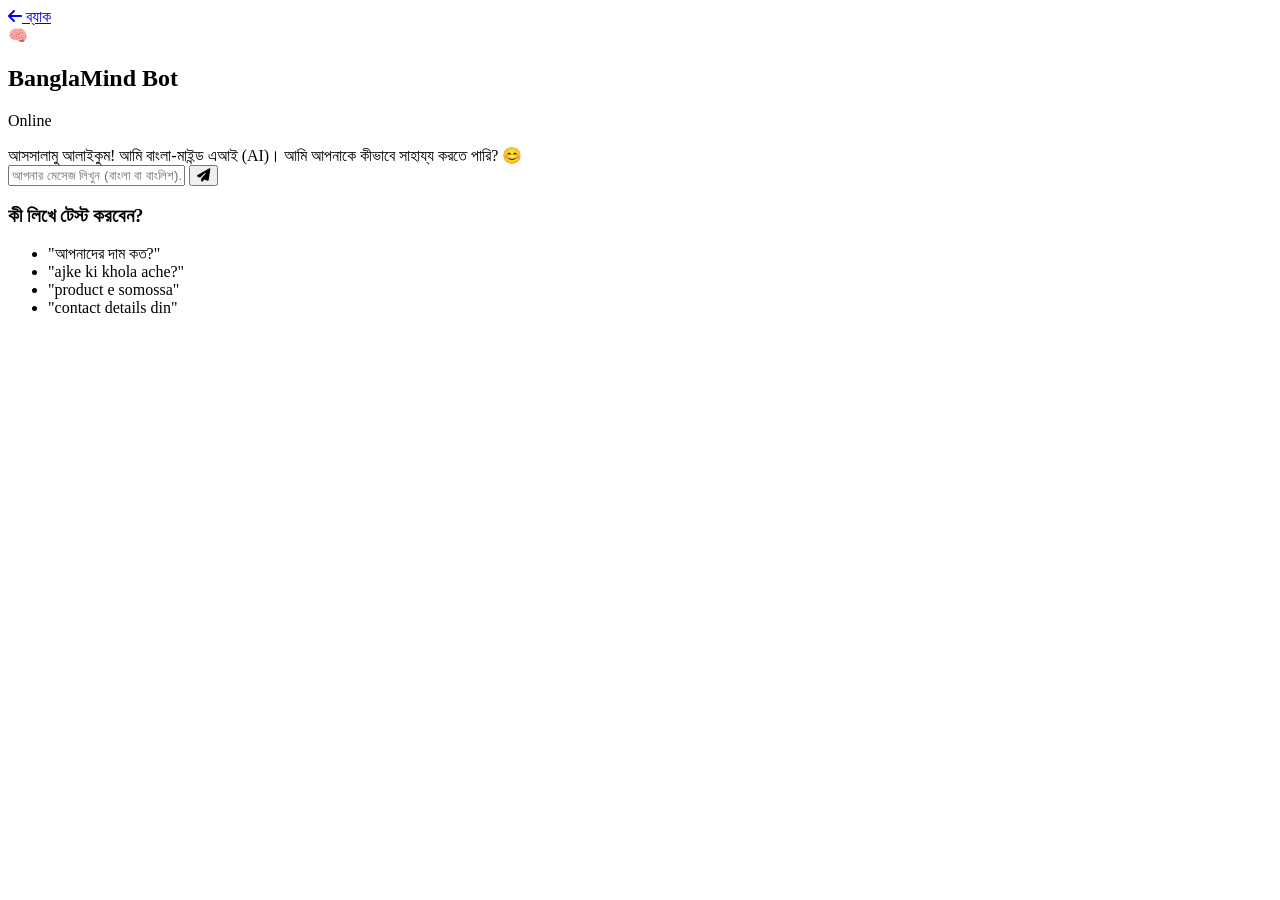
==== frontend/demo.html @ 52d7076a "feat: complete Phase 1 Demo Web Interface" ====
<!DOCTYPE html>
<html lang="bn">
<head>
    <meta charset="UTF-8">
    <meta name="viewport" content="width=device-width, initial-scale=1.0">
    <title>BanglaMind | Live Demo</title>
    <link href="https://fonts.googleapis.com/css2?family=Hind+Siliguri:wght@400;600;700&display=swap" rel="stylesheet">
    <link rel="stylesheet" href="/app/static/css/style.css">
    <!-- Font Awesome for icons -->
    <link rel="stylesheet" href="https://cdnjs.cloudflare.com/ajax/libs/font-awesome/6.4.0/css/all.min.css">
</head>
<body class="demo-page">
    <div class="demo-wrapper">
        <a href="/app/index.html" class="back-link"><i class="fas fa-arrow-left"></i> ব্যাক</a>
        
        <div class="chat-container">
            <div class="chat-header">
                <div class="bot-avatar">🧠</div>
                <div class="bot-info">
                    <h2>BanglaMind Bot</h2>
                    <p class="status">Online <span class="dot"></span></p>
                </div>
            </div>
            
            <div class="chat-box" id="chatBox">
                <div class="message bot">
                    <div class="msg-bubble">
                        আসসালামু আলাইকুম! আমি বাংলা-মাইন্ড এআই (AI)। আমি আপনাকে কীভাবে সাহায্য করতে পারি? 😊
                    </div>
                </div>
            </div>
            
            <div class="chat-input-area">
                <input type="text" id="userInput" placeholder="আপনার মেসেজ লিখুন (বাংলা বা বাংলিশ)..." autocomplete="off" onkeypress="handleKeyPress(event)">
                <button id="sendBtn" onclick="sendMessage()"><i class="fas fa-paper-plane"></i></button>
            </div>
        </div>
        
        <div class="demo-instructions">
            <h3>কী লিখে টেস্ট করবেন?</h3>
            <ul>
                <li>"আপনাদের দাম কত?"</li>
                <li>"ajke ki khola ache?"</li>
                <li>"product e somossa"</li>
                <li>"contact details din"</li>
            </ul>
        </div>
    </div>

    <script src="/app/static/js/chat.js"></script>
</body>
</html>
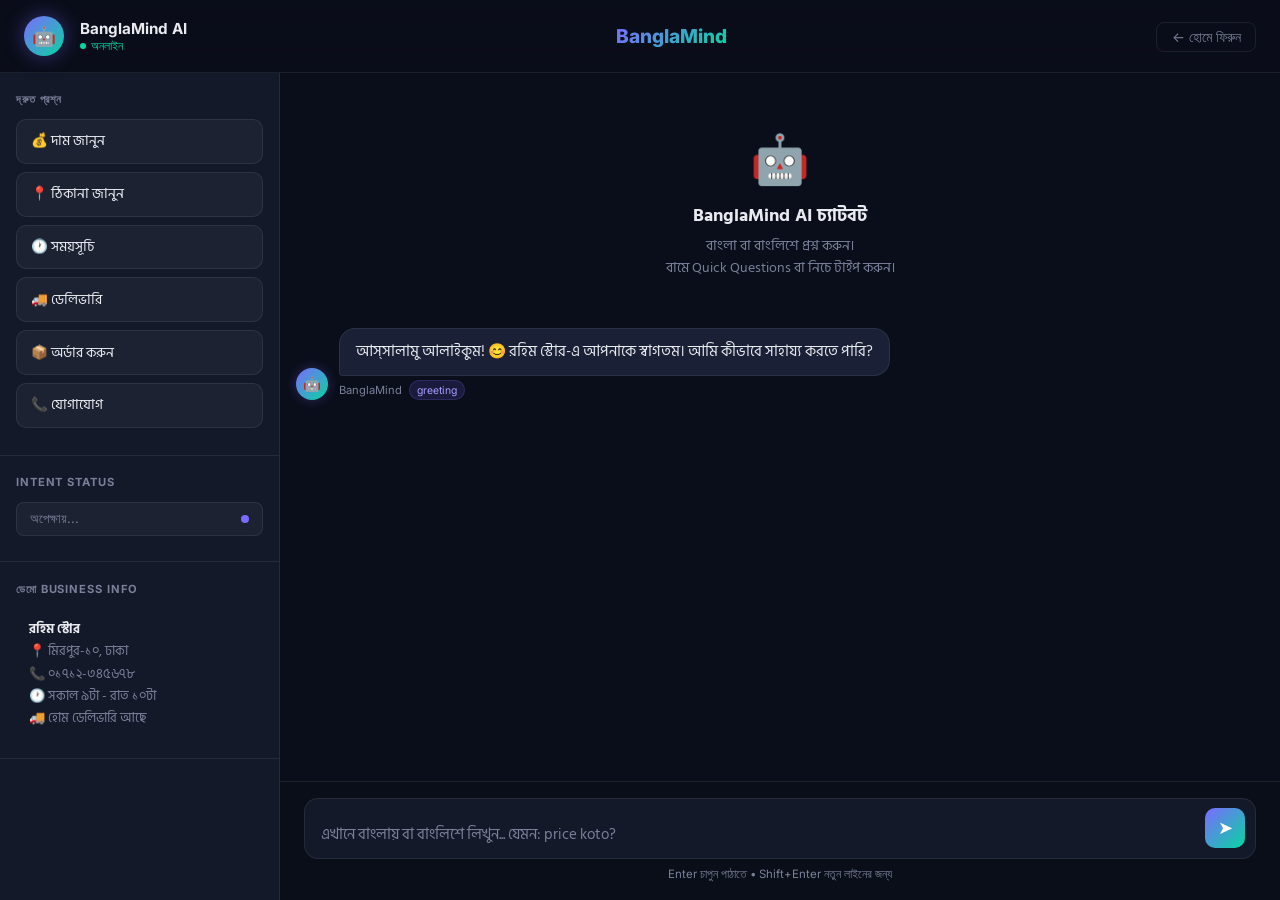
==== commit 4442d4dd: "feat: add landing page and chat demo UI (Section 1E)" ====
--- a/frontend/demo.html
+++ b/frontend/demo.html
@@ -1,52 +1,391 @@
 <!DOCTYPE html>
 <html lang="bn">
 <head>
-    <meta charset="UTF-8">
-    <meta name="viewport" content="width=device-width, initial-scale=1.0">
-    <title>BanglaMind | Live Demo</title>
-    <link href="https://fonts.googleapis.com/css2?family=Hind+Siliguri:wght@400;600;700&display=swap" rel="stylesheet">
-    <link rel="stylesheet" href="/app/static/css/style.css">
-    <!-- Font Awesome for icons -->
-    <link rel="stylesheet" href="https://cdnjs.cloudflare.com/ajax/libs/font-awesome/6.4.0/css/all.min.css">
+  <meta charset="UTF-8" />
+  <meta name="viewport" content="width=device-width, initial-scale=1.0" />
+  <title>BanglaMind — লাইভ ডেমো</title>
+  <link rel="preconnect" href="https://fonts.googleapis.com" />
+  <link href="https://fonts.googleapis.com/css2?family=Hind+Siliguri:wght@400;500;600;700&family=Inter:wght@400;500;600;700&display=swap" rel="stylesheet" />
+  <style>
+    :root {
+      --bg:      #0a0e1a;
+      --bg2:     #0f1528;
+      --panel:   #131929;
+      --card:    rgba(255,255,255,0.04);
+      --border:  rgba(255,255,255,0.08);
+      --accent:  #7c6aff;
+      --accent2: #06d6a0;
+      --text:    #e8eaf0;
+      --muted:   #7a8099;
+      --user-bg: linear-gradient(135deg,#7c6aff,#9b8fff);
+      --bot-bg:  #1a2035;
+      --grad:    linear-gradient(135deg,#7c6aff 0%,#06d6a0 100%);
+    }
+    *,*::before,*::after{box-sizing:border-box;margin:0;padding:0}
+    body{background:var(--bg);color:var(--text);font-family:'Inter',sans-serif;height:100vh;display:flex;flex-direction:column;overflow:hidden}
+    .bn{font-family:'Hind Siliguri',sans-serif}
+
+    /* ── TOP BAR ── */
+    .topbar{
+      display:flex;align-items:center;justify-content:space-between;
+      padding:1rem 1.5rem;
+      background:rgba(10,14,26,0.9);backdrop-filter:blur(20px);
+      border-bottom:1px solid var(--border);
+      flex-shrink:0;
+    }
+    .topbar-left{display:flex;align-items:center;gap:1rem}
+    .bot-avatar{
+      width:40px;height:40px;border-radius:50%;
+      background:var(--grad);
+      display:flex;align-items:center;justify-content:center;
+      font-size:1.2rem;box-shadow:0 0 20px rgba(124,106,255,.4);
+    }
+    .bot-info .name{font-weight:700;font-size:.95rem}
+    .bot-info .status{
+      font-size:.75rem;color:var(--accent2);
+      display:flex;align-items:center;gap:.3rem;
+    }
+    .status-dot{width:6px;height:6px;border-radius:50%;background:var(--accent2);animation:blink 1.5s infinite}
+    @keyframes blink{0%,100%{opacity:1}50%{opacity:.3}}
+    .topbar-center .logo{
+      font-size:1.2rem;font-weight:800;
+      background:var(--grad);-webkit-background-clip:text;-webkit-text-fill-color:transparent;
+    }
+    .topbar-right a{
+      color:var(--muted);text-decoration:none;font-size:.85rem;
+      padding:.4rem .9rem;border:1px solid var(--border);border-radius:8px;
+      transition:border-color .2s,color .2s;
+    }
+    .topbar-right a:hover{border-color:var(--accent);color:var(--text)}
+
+    /* ── MAIN LAYOUT ── */
+    .main{display:flex;flex:1;overflow:hidden}
+
+    /* ── SIDEBAR ── */
+    .sidebar{
+      width:280px;flex-shrink:0;
+      background:var(--panel);border-right:1px solid var(--border);
+      display:flex;flex-direction:column;overflow-y:auto;
+    }
+    .sidebar-section{padding:1.2rem 1rem;border-bottom:1px solid var(--border)}
+    .sidebar-title{font-size:.7rem;font-weight:700;text-transform:uppercase;letter-spacing:.08em;color:var(--muted);margin-bottom:.8rem}
+    .quick-btn{
+      width:100%;text-align:left;background:var(--card);border:1px solid var(--border);
+      color:var(--text);border-radius:10px;padding:.65rem .9rem;
+      font-size:.85rem;cursor:pointer;margin-bottom:.5rem;
+      transition:border-color .2s,background .2s;
+      font-family:'Hind Siliguri',sans-serif;
+    }
+    .quick-btn:hover{border-color:var(--accent);background:rgba(124,106,255,.08)}
+
+    .intent-badge{
+      display:flex;align-items:center;justify-content:space-between;
+      padding:.5rem .8rem;border-radius:8px;
+      background:var(--card);border:1px solid var(--border);
+      margin-bottom:.4rem;font-size:.8rem;
+    }
+    .intent-badge .tag{color:var(--muted)}
+    .badge-dot{width:8px;height:8px;border-radius:50%;background:var(--accent);flex-shrink:0}
+    .badge-dot.green{background:var(--accent2)}
+    .badge-dot.yellow{background:#f4b942}
+
+    .biz-info{padding:.6rem .8rem;font-size:.82rem;color:var(--muted);line-height:1.7;font-family:'Hind Siliguri',sans-serif}
+    .biz-info strong{color:var(--text)}
+
+    /* ── CHAT AREA ── */
+    .chat-wrap{flex:1;display:flex;flex-direction:column;overflow:hidden;background:var(--bg)}
+
+    .chat-messages{
+      flex:1;overflow-y:auto;padding:1.5rem 1rem;
+      display:flex;flex-direction:column;gap:1rem;
+    }
+    .chat-messages::-webkit-scrollbar{width:4px}
+    .chat-messages::-webkit-scrollbar-track{background:transparent}
+    .chat-messages::-webkit-scrollbar-thumb{background:var(--border);border-radius:4px}
+
+    /* message bubbles */
+    .msg{display:flex;gap:.7rem;align-items:flex-end;max-width:75%;animation:fadeUp .3s ease}
+    @keyframes fadeUp{from{opacity:0;transform:translateY(10px)}to{opacity:1;transform:translateY(0)}}
+    .msg.user{align-self:flex-end;flex-direction:row-reverse}
+    .msg-avatar{
+      width:32px;height:32px;border-radius:50%;flex-shrink:0;
+      display:flex;align-items:center;justify-content:center;font-size:.9rem;
+    }
+    .msg.bot .msg-avatar{background:var(--grad);box-shadow:0 0 12px rgba(124,106,255,.3)}
+    .msg.user .msg-avatar{background:rgba(255,255,255,.1);border:1px solid var(--border)}
+    .msg-content{display:flex;flex-direction:column;gap:.3rem}
+    .msg.user .msg-content{align-items:flex-end}
+    .bubble{
+      padding:.7rem 1rem;border-radius:16px;font-size:.92rem;line-height:1.6;
+      font-family:'Hind Siliguri',sans-serif;word-break:break-word;
+    }
+    .msg.bot .bubble{background:var(--bot-bg);border:1px solid var(--border);border-bottom-left-radius:4px}
+    .msg.user .bubble{background:var(--user-bg);color:#fff;border-bottom-right-radius:4px}
+    .meta{font-size:.7rem;color:var(--muted);display:flex;gap:.4rem;align-items:center}
+    .intent-tag{
+      font-size:.65rem;padding:.15rem .45rem;border-radius:50px;
+      background:rgba(124,106,255,.15);color:#a89dff;border:1px solid rgba(124,106,255,.2);
+    }
+
+    /* typing indicator */
+    .typing-indicator{display:none;align-self:flex-start}
+    .typing-indicator.show{display:flex}
+    .typing-dots{background:var(--bot-bg);border:1px solid var(--border);border-radius:16px;border-bottom-left-radius:4px;padding:.7rem 1rem;display:flex;gap:.4rem;align-items:center}
+    .typing-dots span{width:7px;height:7px;border-radius:50%;background:var(--muted);animation:dot .8s infinite}
+    .typing-dots span:nth-child(2){animation-delay:.15s}
+    .typing-dots span:nth-child(3){animation-delay:.3s}
+    @keyframes dot{0%,60%,100%{transform:translateY(0)}30%{transform:translateY(-6px)}}
+
+    /* ── INPUT ── */
+    .input-area{
+      padding:1rem 1.5rem 1.2rem;
+      background:rgba(10,14,26,0.95);
+      border-top:1px solid var(--border);
+      flex-shrink:0;
+    }
+    .input-row{
+      display:flex;gap:.75rem;align-items:flex-end;
+      background:var(--panel);border:1px solid var(--border);
+      border-radius:14px;padding:.6rem .6rem .6rem 1rem;
+      transition:border-color .2s;
+    }
+    .input-row:focus-within{border-color:var(--accent)}
+    #message-input{
+      flex:1;background:transparent;border:none;outline:none;
+      color:var(--text);font-size:.95rem;resize:none;
+      font-family:'Hind Siliguri',sans-serif;
+      min-height:24px;max-height:120px;line-height:1.5;
+    }
+    #message-input::placeholder{color:var(--muted)}
+    .send-btn{
+      width:40px;height:40px;border-radius:10px;border:none;cursor:pointer;
+      background:var(--grad);color:#fff;font-size:1.1rem;
+      display:flex;align-items:center;justify-content:center;
+      transition:opacity .2s,transform .2s;flex-shrink:0;
+    }
+    .send-btn:hover{opacity:.85;transform:scale(1.05)}
+    .send-btn:disabled{opacity:.4;cursor:not-allowed;transform:none}
+    .input-hint{text-align:center;font-size:.72rem;color:var(--muted);margin-top:.5rem}
+
+    /* ── WELCOME MSG ── */
+    .welcome{text-align:center;padding:2rem 1rem;color:var(--muted)}
+    .welcome .icon{font-size:3rem;margin-bottom:.8rem}
+    .welcome h3{font-size:1.1rem;color:var(--text);font-family:'Hind Siliguri',sans-serif;margin-bottom:.4rem}
+    .welcome p{font-size:.85rem;font-family:'Hind Siliguri',sans-serif;line-height:1.6}
+
+    /* responsive */
+    @media(max-width:640px){
+      .sidebar{display:none}
+      .msg{max-width:90%}
+    }
+  </style>
 </head>
-<body class="demo-page">
-    <div class="demo-wrapper">
-        <a href="/app/index.html" class="back-link"><i class="fas fa-arrow-left"></i> ব্যাক</a>
-        
-        <div class="chat-container">
-            <div class="chat-header">
-                <div class="bot-avatar">🧠</div>
-                <div class="bot-info">
-                    <h2>BanglaMind Bot</h2>
-                    <p class="status">Online <span class="dot"></span></p>
-                </div>
-            </div>
-            
-            <div class="chat-box" id="chatBox">
-                <div class="message bot">
-                    <div class="msg-bubble">
-                        আসসালামু আলাইকুম! আমি বাংলা-মাইন্ড এআই (AI)। আমি আপনাকে কীভাবে সাহায্য করতে পারি? 😊
-                    </div>
-                </div>
-            </div>
-            
-            <div class="chat-input-area">
-                <input type="text" id="userInput" placeholder="আপনার মেসেজ লিখুন (বাংলা বা বাংলিশ)..." autocomplete="off" onkeypress="handleKeyPress(event)">
-                <button id="sendBtn" onclick="sendMessage()"><i class="fas fa-paper-plane"></i></button>
-            </div>
+<body>
+
+<!-- TOP BAR -->
+<div class="topbar">
+  <div class="topbar-left">
+    <div class="bot-avatar">🤖</div>
+    <div class="bot-info">
+      <div class="name">BanglaMind AI</div>
+      <div class="status"><span class="status-dot"></span><span>অনলাইন</span></div>
+    </div>
+  </div>
+  <div class="topbar-center"><div class="logo">BanglaMind</div></div>
+  <div class="topbar-right"><a href="index.html">← হোমে ফিরুন</a></div>
+</div>
+
+<!-- MAIN -->
+<div class="main">
+
+  <!-- SIDEBAR -->
+  <aside class="sidebar">
+    <div class="sidebar-section">
+      <div class="sidebar-title">দ্রুত প্রশ্ন</div>
+      <button class="quick-btn" onclick="sendQuick('আপনাদের দাম কত?')">💰 দাম জানুন</button>
+      <button class="quick-btn" onclick="sendQuick('আপনাদের দোকান কোথায়?')">📍 ঠিকানা জানুন</button>
+      <button class="quick-btn" onclick="sendQuick('কখন খোলেন?')">🕐 সময়সূচি</button>
+      <button class="quick-btn" onclick="sendQuick('হোম ডেলিভারি আছে?')">🚚 ডেলিভারি</button>
+      <button class="quick-btn" onclick="sendQuick('অর্ডার দিতে চাই')">📦 অর্ডার করুন</button>
+      <button class="quick-btn" onclick="sendQuick('আপনাদের ফোন নম্বর কত?')">📞 যোগাযোগ</button>
+    </div>
+
+    <div class="sidebar-section">
+      <div class="sidebar-title">Intent Status</div>
+      <div id="last-intent-display">
+        <div class="intent-badge">
+          <span class="tag">অপেক্ষায়...</span>
+          <span class="badge-dot"></span>
         </div>
-        
-        <div class="demo-instructions">
-            <h3>কী লিখে টেস্ট করবেন?</h3>
-            <ul>
-                <li>"আপনাদের দাম কত?"</li>
-                <li>"ajke ki khola ache?"</li>
-                <li>"product e somossa"</li>
-                <li>"contact details din"</li>
-            </ul>
+      </div>
+    </div>
+
+    <div class="sidebar-section">
+      <div class="sidebar-title">ডেমো Business Info</div>
+      <div class="biz-info">
+        <strong>রহিম স্টোর</strong><br/>
+        📍 মিরপুর-১০, ঢাকা<br/>
+        📞 ০১৭১২-৩৪৫৬৭৮<br/>
+        🕐 সকাল ৯টা - রাত ১০টা<br/>
+        🚚 হোম ডেলিভারি আছে
+      </div>
+    </div>
+  </aside>
+
+  <!-- CHAT AREA -->
+  <div class="chat-wrap">
+    <div class="chat-messages" id="chat-messages">
+
+      <!-- Welcome -->
+      <div class="welcome" id="welcome-msg">
+        <div class="icon">🤖</div>
+        <h3>BanglaMind AI চ্যাটবট</h3>
+        <p>বাংলা বা বাংলিশে প্রশ্ন করুন।<br/>বামে Quick Questions বা নিচে টাইপ করুন।</p>
+      </div>
+
+      <!-- Bot greeting -->
+      <div class="msg bot" id="greeting-msg">
+        <div class="msg-avatar">🤖</div>
+        <div class="msg-content">
+          <div class="bubble">আস্সালামু আলাইকুম! 😊 রহিম স্টোর-এ আপনাকে স্বাগতম। আমি কীভাবে সাহায্য করতে পারি?</div>
+          <div class="meta">BanglaMind <span class="intent-tag">greeting</span></div>
         </div>
-    </div>
-
-    <script src="/app/static/js/chat.js"></script>
+      </div>
+
+      <!-- Typing indicator -->
+      <div class="msg typing-indicator" id="typing">
+        <div class="msg-avatar" style="background:linear-gradient(135deg,#7c6aff,#06d6a0);display:flex;align-items:center;justify-content:center;font-size:.9rem">🤖</div>
+        <div class="typing-dots"><span></span><span></span><span></span></div>
+      </div>
+
+    </div>
+
+    <!-- INPUT -->
+    <div class="input-area">
+      <div class="input-row">
+        <textarea
+          id="message-input"
+          placeholder="এখানে বাংলায় বা বাংলিশে লিখুন... যেমন: price koto?"
+          rows="1"
+          onkeydown="handleKey(event)"
+          oninput="autoResize(this)"
+        ></textarea>
+        <button class="send-btn" id="send-btn" onclick="sendMessage()" title="পাঠান">
+          ➤
+        </button>
+      </div>
+      <div class="input-hint">Enter চাপুন পাঠাতে • Shift+Enter নতুন লাইনের জন্য</div>
+    </div>
+  </div>
+</div>
+
+<script>
+  const API_URL = 'http://127.0.0.1:8000/api/chat';
+  const messagesEl = document.getElementById('chat-messages');
+  const inputEl    = document.getElementById('message-input');
+  const sendBtn    = document.getElementById('send-btn');
+  const typingEl   = document.getElementById('typing');
+
+  function getTime() {
+    return new Date().toLocaleTimeString('bn-BD', {hour:'2-digit', minute:'2-digit'});
+  }
+
+  function appendUserMsg(text) {
+    document.getElementById('welcome-msg')?.remove();
+    const div = document.createElement('div');
+    div.className = 'msg user';
+    div.innerHTML = `
+      <div class="msg-avatar">👤</div>
+      <div class="msg-content">
+        <div class="bubble">${escHtml(text)}</div>
+        <div class="meta">${getTime()}</div>
+      </div>`;
+    messagesEl.insertBefore(div, typingEl);
+    scrollBottom();
+  }
+
+  function appendBotMsg(text, intentTag, confidence) {
+    const confColor = confidence === 'high' ? 'green' : confidence === 'medium' ? 'yellow' : '';
+    const div = document.createElement('div');
+    div.className = 'msg bot';
+    div.innerHTML = `
+      <div class="msg-avatar">🤖</div>
+      <div class="msg-content">
+        <div class="bubble">${escHtml(text)}</div>
+        <div class="meta">BanglaMind <span class="intent-tag">${intentTag}</span> ${getTime()}</div>
+      </div>`;
+    messagesEl.insertBefore(div, typingEl);
+
+    // Update sidebar intent display
+    document.getElementById('last-intent-display').innerHTML = `
+      <div class="intent-badge">
+        <span class="tag">${intentTag}</span>
+        <span class="badge-dot ${confColor}"></span>
+      </div>
+      <div style="font-size:.72rem;color:var(--muted);margin-top:.3rem">Confidence: ${confidence}</div>`;
+
+    scrollBottom();
+  }
+
+  function showTyping()  { typingEl.classList.add('show');    scrollBottom(); }
+  function hideTyping()  { typingEl.classList.remove('show'); }
+  function scrollBottom(){ messagesEl.scrollTop = messagesEl.scrollHeight; }
+  function escHtml(t)    { return t.replace(/&/g,'&amp;').replace(/</g,'&lt;').replace(/>/g,'&gt;').replace(/\n/g,'<br/>'); }
+
+  async function sendMessage() {
+    const text = inputEl.value.trim();
+    if (!text) return;
+
+    inputEl.value = '';
+    autoResize(inputEl);
+    sendBtn.disabled = true;
+    appendUserMsg(text);
+    showTyping();
+
+    try {
+      const res = await fetch(API_URL, {
+        method: 'POST',
+        headers: { 'Content-Type': 'application/json' },
+        body: JSON.stringify({ message: text })
+      });
+
+      if (!res.ok) throw new Error('API error');
+      const data = await res.json();
+
+      // Small delay for natural feel
+      await new Promise(r => setTimeout(r, 400));
+      hideTyping();
+      appendBotMsg(data.reply, data.intent.tag, data.intent.confidence);
+
+    } catch (err) {
+      await new Promise(r => setTimeout(r, 400));
+      hideTyping();
+      appendBotMsg(
+        '⚠️ দুঃখিত, সার্ভারের সাথে সংযোগ করতে সমস্যা হচ্ছে। একটু পরে আবার চেষ্টা করুন।',
+        'error', 'low'
+      );
+    } finally {
+      sendBtn.disabled = false;
+      inputEl.focus();
+    }
+  }
+
+  function sendQuick(text) {
+    inputEl.value = text;
+    sendMessage();
+  }
+
+  function handleKey(e) {
+    if (e.key === 'Enter' && !e.shiftKey) {
+      e.preventDefault();
+      sendMessage();
+    }
+  }
+
+  function autoResize(el) {
+    el.style.height = 'auto';
+    el.style.height = Math.min(el.scrollHeight, 120) + 'px';
+  }
+</script>
 </body>
 </html>
